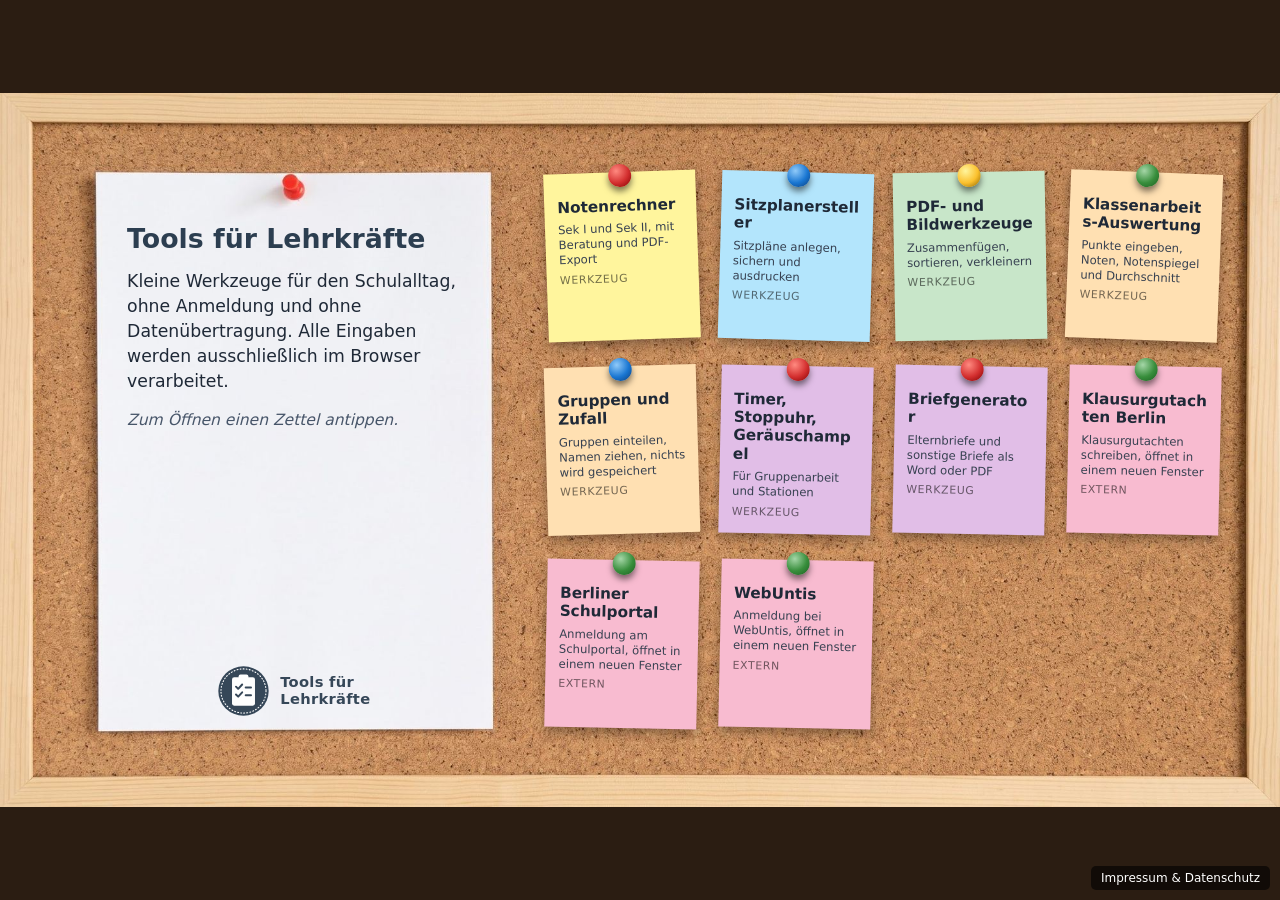
==== index.html @ 52049b87 "Geräuschampel mit Mikrofonmodus, Zeitampel im Timer Co-Authored-By: Claude Sonnet 5.5 <noreply@anthr" ====
<!doctype html>
<html lang="de">
<head>
  <meta charset="utf-8">
  <meta name="viewport" content="width=device-width, initial-scale=1">
  <title>Tools für Lehrkräfte</title>
  <link rel="stylesheet" href="pinnwand.css">
  <link rel="manifest" href="manifest.webmanifest">
  <meta name="theme-color" content="#2c3e50">
  <link rel="icon" type="image/png" href="icons/icon-192.png">
  <link rel="apple-touch-icon" href="icons/apple-touch-icon.png">
  <meta name="apple-mobile-web-app-capable" content="yes">
  <meta name="mobile-web-app-capable" content="yes">
  <meta name="apple-mobile-web-app-title" content="Lehrkräfte-Tools">
</head>
<body data-fach="start">

  <div class="stage">
    <img class="board" src="pinnwand.jpg" alt="">

    <section class="paper">
      <h1>Tools für Lehrkräfte</h1>
      <p>Kleine Werkzeuge für den Schulalltag, ohne Anmeldung und ohne Datenübertragung. Alle Eingaben werden ausschließlich im Browser verarbeitet.</p>
      <p class="hinweis">Zum Öffnen einen Zettel antippen.</p>
      <button type="button" id="install-btn" class="install-btn" hidden>App installieren</button>
      <div class="stempel"><img src="logo-start.svg" alt=""><span>Tools für<br>Lehrkräfte</span></div>
    </section>

    <div class="notes">
      <!-- Regel: Zettel mit data-tag="Extern" (rosa) stehen immer als letzte Zettel; die Reihenfolge sichert pinnwand.css per order. -->
      <a class="note" data-tag="Werkzeug" href="./notenrechner/" title="Noten für Sek I und Sek II berechnen"><b>Notenrechner</b><small>Sek I und Sek II, mit Beratung und PDF-Export</small></a>
      <a class="note" data-tag="Werkzeug" href="./sitzplan/" title="Sitzpläne erstellen und drucken"><b>Sitzplanersteller</b><small>Sitzpläne anlegen, sichern und ausdrucken</small></a>
      <a class="note" data-tag="Werkzeug" href="./pdf-werkzeuge/" title="PDFs und Bilder bearbeiten"><b>PDF- und Bildwerkzeuge</b><small>Zusammenfügen, sortieren, verkleinern</small></a>
      <a class="note" data-tag="Werkzeug" href="./klassenarbeit/" title="Klassenarbeiten auswerten"><b>Klassenarbeits-Auswertung</b><small>Punkte eingeben, Noten, Notenspiegel und Durchschnitt</small></a>
      <a class="note" data-tag="Werkzeug" href="./gruppen/" title="Gruppen einteilen und Personen zufällig auswählen"><b>Gruppen und Zufall</b><small>Gruppen einteilen, Namen ziehen, nichts wird gespeichert</small></a>
      <a class="note" data-tag="Werkzeug" href="./timer/" title="Timer, Stoppuhr und Geräuschampel"><b>Timer, Stoppuhr, Geräuschampel</b><small>Für Gruppenarbeit und Stationen</small></a>
      <a class="note" data-tag="Werkzeug" href="./brief/" title="Briefe im Briefkopf der Schule erstellen"><b>Briefgenerator</b><small>Elternbriefe und sonstige Briefe als Word oder PDF</small></a>
      <a class="note" data-tag="Extern" href="https://berlin.klausurgutachten.de/start" target="_blank" rel="noopener noreferrer" title="Öffnet eine externe Seite"><b>Klausurgutachten Berlin</b><small>Klausurgutachten schreiben, öffnet in einem neuen Fenster</small></a>
      <a class="note" data-tag="Extern" href="https://schulportal.berlin.de/" target="_blank" rel="noopener noreferrer" title="Öffnet eine externe Seite"><b>Berliner Schulportal</b><small>Anmeldung am Schulportal, öffnet in einem neuen Fenster</small></a>
      <a class="note" data-tag="Extern" href="https://lily-braun-gymnasium.webuntis.com/WebUntis/?school=lily-braun-gymnasium#/basic/login" target="_blank" rel="noopener noreferrer" title="Öffnet eine externe Seite"><b>WebUntis</b><small>Anmeldung bei WebUntis, öffnet in einem neuen Fenster</small></a>
    </div>
  </div>

  <a href="impressum.html" class="impressum-link">Impressum &amp; Datenschutz</a>
  <script src="pinnwand.js"></script>
  <script src="install.js"></script>
  <script src="sw-register.js"></script>
</body>
</html>
---- pinnwand.css ----
/* Gemeinsames Aussehen der Pinnwand-Seiten (Beschreibung auf dem Blatt, Zettel auf dem Kork) */

html, body { margin: 0; padding: 0; background: #2b1d12; font-family: system-ui, -apple-system, "Segoe UI", sans-serif; }
body { min-height: 100vh; display: flex; flex-direction: column; justify-content: center; }

/* Bühne mit festem Seitenverhältnis des Bildes, damit Blatt und Zettel auf jedem Gerät passen */
.stage {
  --w: min(100vw, calc(100vh * 2576 / 1438));
  position: relative;
  width: var(--w);
  aspect-ratio: 2576 / 1438;
  margin: 0 auto;
  font-size: max(10px, calc(var(--w) * 0.0135));
  color: #1f2937;
}
.board { display: block; width: 100%; height: 100%; }

/* Das weiße Blatt links (im Bild leer) */
.paper {
  position: absolute;
  left: 7.5%; top: 11%;
  width: 30.9%; height: 79.1%;
  box-sizing: border-box;
  padding: 3em 1.8em 1em;
  overflow: hidden;
}
.paper h1 { margin: 0 0 .5em; font-size: 1.55em; line-height: 1.2; color: #0f766e; }
.paper h2 { margin: .9em 0 .3em; font-size: 1em; color: #0f766e; }
.paper p { margin: 0 0 .8em; line-height: 1.45; }
.paper ul { margin: 0; padding-left: 1.2em; line-height: 1.5; }
.paper .hinweis { margin-top: 1em; font-size: .9em; color: #475569; font-style: italic; }

/* Zettel auf dem Kork */
.notes {
  position: absolute;
  left: 41.5%; top: 9%;
  width: 55%; height: 82%;
  box-sizing: border-box;
  padding: 1em;
  display: flex; flex-wrap: wrap; align-content: flex-start;
  gap: 2.6em 2em;
}
.note {
  --rot: -2deg;
  position: relative;
  display: block;
  box-sizing: border-box;
  width: calc(var(--w) * 0.152);
  min-height: calc(var(--w) * 0.105);
  padding: 1.9em 1.1em 1.1em;
  background: #fff59d;
  color: #1f2937;
  text-decoration: none;
  box-shadow: 0 .35em .8em rgba(0, 0, 0, .35);
  transform: rotate(var(--rot));
  transition: transform .2s ease, box-shadow .2s ease;
  animation: anpinnen .4s ease;
}
.note[hidden] { display: none !important; }
.note b { display: block; font-size: 1.12em; line-height: 1.2; overflow-wrap: break-word; }
.note::after {
  content: attr(data-tag);
  display: block;
  margin-top: .6em;
  font-size: .75em;
  letter-spacing: .06em;
  text-transform: uppercase;
  color: rgba(0, 0, 0, .55);
}
.note::before {
  content: "";
  position: absolute;
  top: -.55em; left: calc(50% - .8em);
  width: 1.6em; height: 1.6em;
  border-radius: 50%;
  background: radial-gradient(circle at 35% 30%, #ff8a80 0, #d32f2f 55%, #7f0000 100%);
  box-shadow: 0 .3em .45em rgba(0, 0, 0, .5);
}
.note:hover, .note:focus-visible {
  transform: rotate(0deg) translateY(-.4em) scale(1.05);
  box-shadow: 0 .8em 1.4em rgba(0, 0, 0, .45);
  z-index: 2;
  outline: none;
}

/* Abwechslung: Farbe, Neigung und Nadel je Zettel */
.note:nth-child(1) { --rot: -2deg; }
.note:nth-child(2) { --rot: 1.6deg; background: #b3e5fc; margin-top: 1.4em; }
.note:nth-child(2)::before { background: radial-gradient(circle at 35% 30%, #90caf9 0, #1976d2 55%, #0d3c78 100%); }
.note:nth-child(3) { --rot: -1deg; background: #c8e6c9; }
.note:nth-child(3)::before { background: radial-gradient(circle at 35% 30%, #fff59d 0, #fbc02d 55%, #8a6200 100%); }
.note:nth-child(4) { --rot: 2.2deg; background: #f8bbd0; margin-top: 1.2em; }
.note:nth-child(4)::before { background: radial-gradient(circle at 35% 30%, #a5d6a7 0, #388e3c 55%, #1b5e20 100%); }
.note:nth-child(5) { --rot: -1.6deg; background: #ffe0b2; }
.note:nth-child(5)::before { background: radial-gradient(circle at 35% 30%, #90caf9 0, #1976d2 55%, #0d3c78 100%); }
.note:nth-child(n+6) { --rot: 1.2deg; background: #e1bee7; }

@keyframes anpinnen {
  from { opacity: 0; transform: translateY(-1.2em) rotate(calc(var(--rot) * 3)) scale(1.1); }
  to   { opacity: 1; transform: rotate(var(--rot)); }
}
@media (prefers-reduced-motion: reduce) { .note { animation: none; transition: none; } }

/* Hinweis, solange noch keine Zettel hängen */
.leer {
  position: absolute;
  left: 41.5%; top: 42%;
  width: 55%;
  margin: 0;
  text-align: center;
  font-size: 1.5em;
  font-weight: 600;
  color: #fff8e1;
  text-shadow: 0 1px 4px rgba(0, 0, 0, .7);
}
.leer[hidden] { display: none; }

.back-link {
  position: absolute;
  left: 7.5%; bottom: 2.4%;
  color: white;
  text-decoration: none;
  background: rgba(0, 0, 0, .55);
  padding: .5em 1em;
  border-radius: 8px;
  font-weight: 700;
  font-size: max(11px, calc(var(--w) * 0.0105));
}
.back-link:hover { background: rgba(0, 0, 0, .85); }

/* Hochkant (Handy): Pinnwand als Hintergrund, Blatt und Zettel untereinander */
@media (max-aspect-ratio: 1/1) {
  body { justify-content: flex-start; }
  .stage {
    --w: 100vw;
    width: 100%;
    aspect-ratio: auto;
    min-height: 100vh;
    box-sizing: border-box;
    padding: 14px 0 70px;
    display: flex; flex-direction: column;
    font-size: 16px;
    background: #c6925d url("pinnwand.jpg") 92% 50% / cover no-repeat;
  }
  .board { display: none; }
  .back-link { position: static; order: -1; align-self: flex-start; margin: 0 14px; font-size: 14px; }
  .paper {
    position: relative; left: auto; top: auto;
    width: auto; height: auto;
    margin: 18px 14px 8px;
    padding: 2.4em 1.3em 1.3em;
    background: #fff;
    box-shadow: 0 4px 14px rgba(0, 0, 0, .35);
    overflow: visible;
  }
  .paper::before {
    content: "";
    position: absolute; top: .55em; left: calc(50% - .8em);
    width: 1.6em; height: 1.6em; border-radius: 50%;
    background: radial-gradient(circle at 35% 30%, #ff8a80 0, #d32f2f 55%, #7f0000 100%);
    box-shadow: 0 .3em .45em rgba(0, 0, 0, .5);
  }
  .notes {
    position: static; width: auto; height: auto;
    display: grid; grid-template-columns: repeat(2, minmax(0, 1fr));
    gap: 28px 18px;
    padding: 18px 14px;
    font-size: 15px;
  }
  .note { width: auto; min-height: 96px; }
  .leer { position: static; width: auto; margin: 20px 14px; font-size: 1.1em; }
}

/* Kurzbeschreibung auf dem Zettel */
.note small { display: block; margin-top: .55em; font-size: .8em; font-weight: 400; line-height: 1.3; color: #374151; }
.note:has(small)::after { margin-top: .5em; }

/* Links unten (Zurück, Startseite, Impressum) */
.topbar { position: absolute; left: 7.5%; bottom: 2.4%; display: flex; gap: .8em; }
.topbar .back-link { position: static; }
.impressum-link {
  position: fixed; bottom: 10px; right: 10px; z-index: 9999;
  background: rgba(0,0,0,.6); color: #fff; padding: 5px 10px; border-radius: 5px;
  font-size: 12px; text-decoration: none;
}
.impressum-link:hover { background: rgba(0,0,0,.85); }

/* Mehr als sechs Zettel: etwas enger hängen, damit alle auf die Pinnwand passen */
.notes.viele { gap: 1.8em 1.6em; }
.notes.viele .note { min-height: calc(var(--w) * 0.088); padding: 1.7em 1em .9em; }
.notes.viele .note b { font-size: 1.02em; hyphens: auto; }
.notes.viele .note:nth-child(n) { margin-top: 0; }
.note b { hyphens: auto; }

@media (max-aspect-ratio: 1/1) {
  .topbar { position: static; order: -1; flex-wrap: wrap; margin: 0 14px; }
  .notes.viele { gap: 28px 18px; }
  .notes.viele .note { min-height: 96px; padding: 1.9em 1.1em 1.1em; }
}

/* ===== Farben je Bereich: Rahmen, Titel, Logo ===== */
body { --board: url("pinnwand.jpg"); --akzent: #2c3e50; }
body[data-fach="geschichte"] { --board: url("pinnwand-geschichte.jpg"); --akzent: #7a2626; }
body[data-fach="politik"]    { --board: url("pinnwand-politik.jpg");    --akzent: #2c5c96; }
body[data-fach="sonstiges"]  { --board: url("pinnwand-sonstiges.jpg");  --akzent: #2f7a50; }
.paper h1, .paper h2 { color: var(--akzent); }
@media (max-aspect-ratio: 1/1) { .stage { background-image: var(--board); } }

/* Logo-Stempel unten auf dem Blatt */
.stempel {
  position: absolute; left: 0; right: 0; bottom: 1.3em;
  display: flex; align-items: center; justify-content: center; gap: .7em;
  color: var(--akzent); font-size: .85em; font-weight: 700; line-height: 1.15; letter-spacing: .02em;
  opacity: .95;
}
.stempel img { width: 3.6em; height: 3.6em; display: block; }
@media (max-aspect-ratio: 1/1) { .paper { padding-bottom: 6.2em; } .stempel { font-size: 14px; } }

/* ===== Klasse 7/8: bunt und verspielt ===== */
body[data-stufe="7-8"] .stage { font-family: "Trebuchet MS", "Segoe UI", "Arial Rounded MT Bold", system-ui, sans-serif; }
body[data-stufe="7-8"] .paper { border-radius: 1.2em; border: .35em dashed var(--akzent); padding-top: 3.2em; }
body[data-stufe="7-8"] .paper h1 { font-size: 1.75em; padding-bottom: .3em; border-bottom: .16em dotted #ffb300; }
body[data-stufe="7-8"] .note { border-radius: 1.1em .4em 1.1em .4em; font-weight: 700; box-shadow: 0 .35em .8em rgba(0,0,0,.35), inset 0 0 0 .22em rgba(255,255,255,.55); }
body[data-stufe="7-8"] .note b { font-size: 1.2em; }
body[data-stufe="7-8"] .note .ico { font-size: 1.6em; display: block; line-height: 1; margin-bottom: .2em; }
body[data-stufe="7-8"] .note::after { display: inline-block; margin-top: .5em; padding: .15em .7em; border-radius: 2em; background: rgba(255,255,255,.7); color: #374151; font-weight: 700; }
body[data-stufe="7-8"] .note:nth-child(odd) { --rot: -3deg; }
body[data-stufe="7-8"] .note:nth-child(even) { --rot: 2.6deg; }

/* ===== Klasse 9/10: kariertes Schulheft-Papier ===== */
body[data-stufe="9-10"] .paper { background-image: linear-gradient(rgba(44,92,150,.13) 1px, transparent 1px), linear-gradient(90deg, rgba(44,92,150,.13) 1px, transparent 1px); background-size: 1.1em 1.1em; border-left: .5em solid var(--akzent); }
body[data-stufe="9-10"] .note { border-radius: .15em; background-image: linear-gradient(rgba(0,0,0,.08) 1px, transparent 1px), linear-gradient(90deg, rgba(0,0,0,.08) 1px, transparent 1px); background-size: .95em .95em; }
body[data-stufe="9-10"] .note:nth-child(n) { --rot: -.8deg; }
body[data-stufe="9-10"] .note:nth-child(even) { --rot: .9deg; }

/* ===== Oberstufe: Karteikarten, ruhig und seriös ===== */
body[data-stufe="oberstufe"] .stage { font-family: Georgia, "Times New Roman", serif; }
body[data-stufe="oberstufe"] .paper { border: 1px solid #cfc7b4; box-shadow: inset 0 0 0 .45em #fffdf6, inset 0 0 0 .5em #cfc7b4; background: #fffdf6; padding-top: 3.4em; }
body[data-stufe="oberstufe"] .paper h1 { font-weight: 700; letter-spacing: .01em; }
body[data-stufe="oberstufe"] .note:nth-child(n) { --rot: 0deg; background-color: #fffdf6; border-radius: .1em; background-image: linear-gradient(transparent calc(100% - 1px), rgba(44,92,150,.25) 1px); background-size: 100% 1.5em; border-top: .35em solid var(--akzent); }
body[data-stufe="oberstufe"] .note:nth-child(even) { --rot: .6deg; }
body[data-stufe="oberstufe"] .note:nth-child(odd) { --rot: -.5deg; }
body[data-stufe="oberstufe"] .note::before { background: radial-gradient(circle at 35% 30%, #e9d8a6 0, #b08d3c 55%, #5c4513 100%); }

/* Gedrehte Zettel dürfen nie über den Bildschirmrand hinausragen (sonst zoomt Safari auf dem iPad heraus) */
html, body { overflow-x: hidden; }
.stage { overflow-x: clip; max-width: 100%; }

/* Installieren-Knopf auf dem Blatt der Startseite */
.install-btn {
  display: inline-block; margin-top: .4em; padding: .7em 1.2em; border: 0; border-radius: .6em;
  background: var(--akzent); color: #fff; font: inherit; font-weight: 700; cursor: pointer;
  min-height: 44px; touch-action: manipulation;
}
.install-btn[hidden] { display: none; }
.install-btn:hover { filter: brightness(1.15); }

/* Externe Links hängen immer als rosa Zettel; Werkzeuge nutzen die übrigen Farben */
.note[data-tag="Extern"] { background: #f8bbd0; }
.note[data-tag="Extern"]::before { background: radial-gradient(circle at 35% 30%, #a5d6a7 0, #388e3c 55%, #1b5e20 100%); }
.note:nth-child(n+4):not([data-tag="Extern"]) { background: #ffe0b2; }
.note:nth-child(n+6):not([data-tag="Extern"]) { background: #e1bee7; }

/* Externe Zettel stehen immer ganz am Ende der Pinnwand, egal wo sie im HTML stehen oder was dazukommt */
.note[data-tag="Extern"] { order: 9999; }

/* Mehr als sechs Zettel: Raster, das die ganze Pinnwand füllt (Spalten und Reihen setzt pinnwand.js) */
@media (min-aspect-ratio: 1/1) {
  .notes.raster {
    display: grid;
    grid-template-columns: repeat(var(--cols, 3), minmax(0, 1fr));
    grid-template-rows: repeat(var(--rows, 3), minmax(0, 1fr));
    gap: 1.8em 1.5em;
    align-content: stretch;
    font-size: calc(1em * var(--fs, 1));
  }
  .notes.raster .note {
    width: auto; min-height: 0; margin-top: 0 !important;
    padding: 1.7em .9em .7em;
  }
  .notes.raster .note b { font-size: 1.05em; }
}
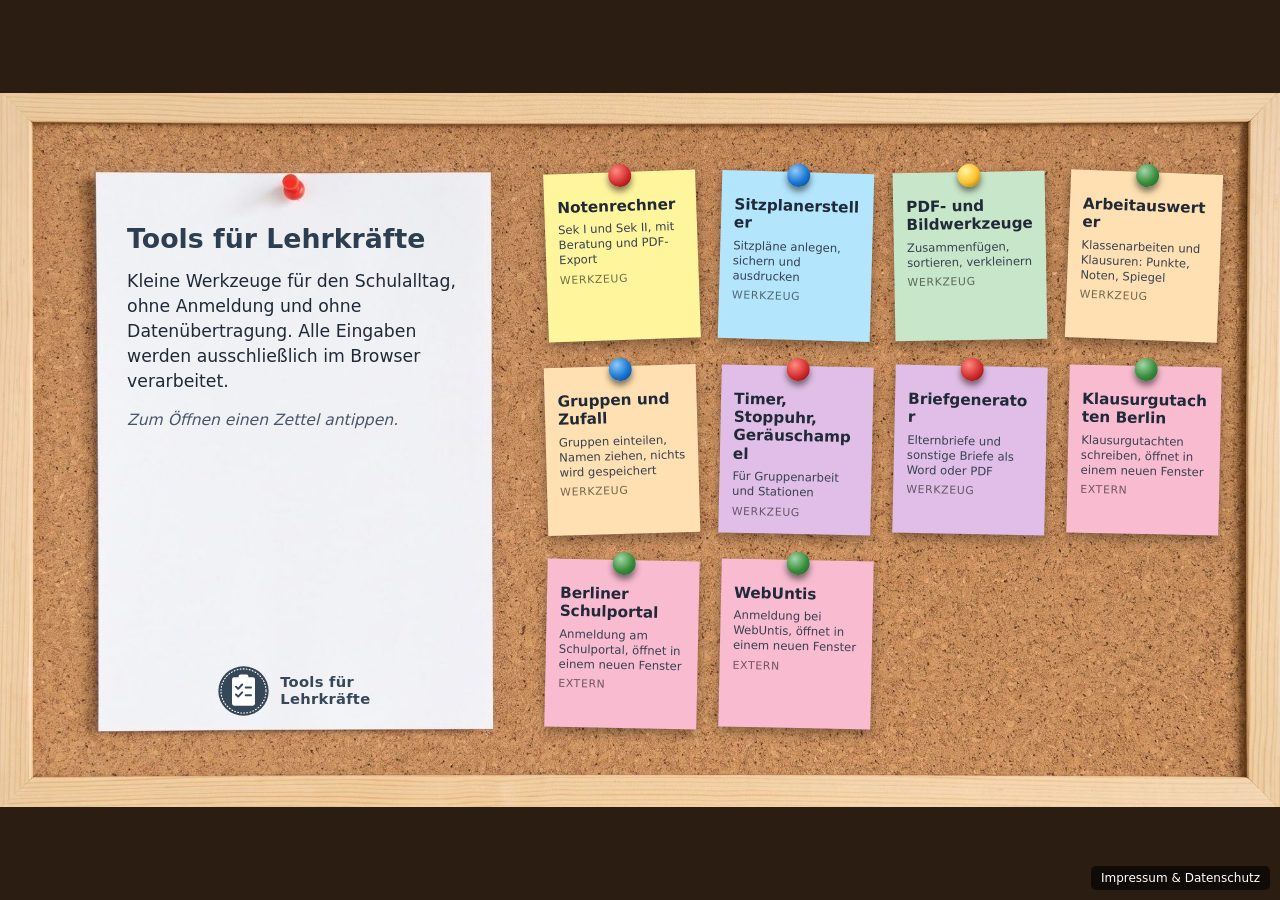
==== commit fe9d23e4: "Arbeitauswerter: Oberstufe (Klausur mit Notenpunkten, BE-Übersicht), Umbenennung Co-Authored-By: Cla" ====
--- a/index.html
+++ b/index.html
@@ -31,7 +31,7 @@
       <a class="note" data-tag="Werkzeug" href="./notenrechner/" title="Noten für Sek I und Sek II berechnen"><b>Notenrechner</b><small>Sek I und Sek II, mit Beratung und PDF-Export</small></a>
       <a class="note" data-tag="Werkzeug" href="./sitzplan/" title="Sitzpläne erstellen und drucken"><b>Sitzplanersteller</b><small>Sitzpläne anlegen, sichern und ausdrucken</small></a>
       <a class="note" data-tag="Werkzeug" href="./pdf-werkzeuge/" title="PDFs und Bilder bearbeiten"><b>PDF- und Bildwerkzeuge</b><small>Zusammenfügen, sortieren, verkleinern</small></a>
-      <a class="note" data-tag="Werkzeug" href="./klassenarbeit/" title="Klassenarbeiten auswerten"><b>Klassenarbeits-Auswertung</b><small>Punkte eingeben, Noten, Notenspiegel und Durchschnitt</small></a>
+      <a class="note" data-tag="Werkzeug" href="./klassenarbeit/" title="Arbeiten und Klausuren auswerten"><b>Arbeitauswerter</b><small>Klassenarbeiten und Klausuren: Punkte, Noten, Spiegel</small></a>
       <a class="note" data-tag="Werkzeug" href="./gruppen/" title="Gruppen einteilen und Personen zufällig auswählen"><b>Gruppen und Zufall</b><small>Gruppen einteilen, Namen ziehen, nichts wird gespeichert</small></a>
       <a class="note" data-tag="Werkzeug" href="./timer/" title="Timer, Stoppuhr und Geräuschampel"><b>Timer, Stoppuhr, Geräuschampel</b><small>Für Gruppenarbeit und Stationen</small></a>
       <a class="note" data-tag="Werkzeug" href="./brief/" title="Briefe im Briefkopf der Schule erstellen"><b>Briefgenerator</b><small>Elternbriefe und sonstige Briefe als Word oder PDF</small></a>
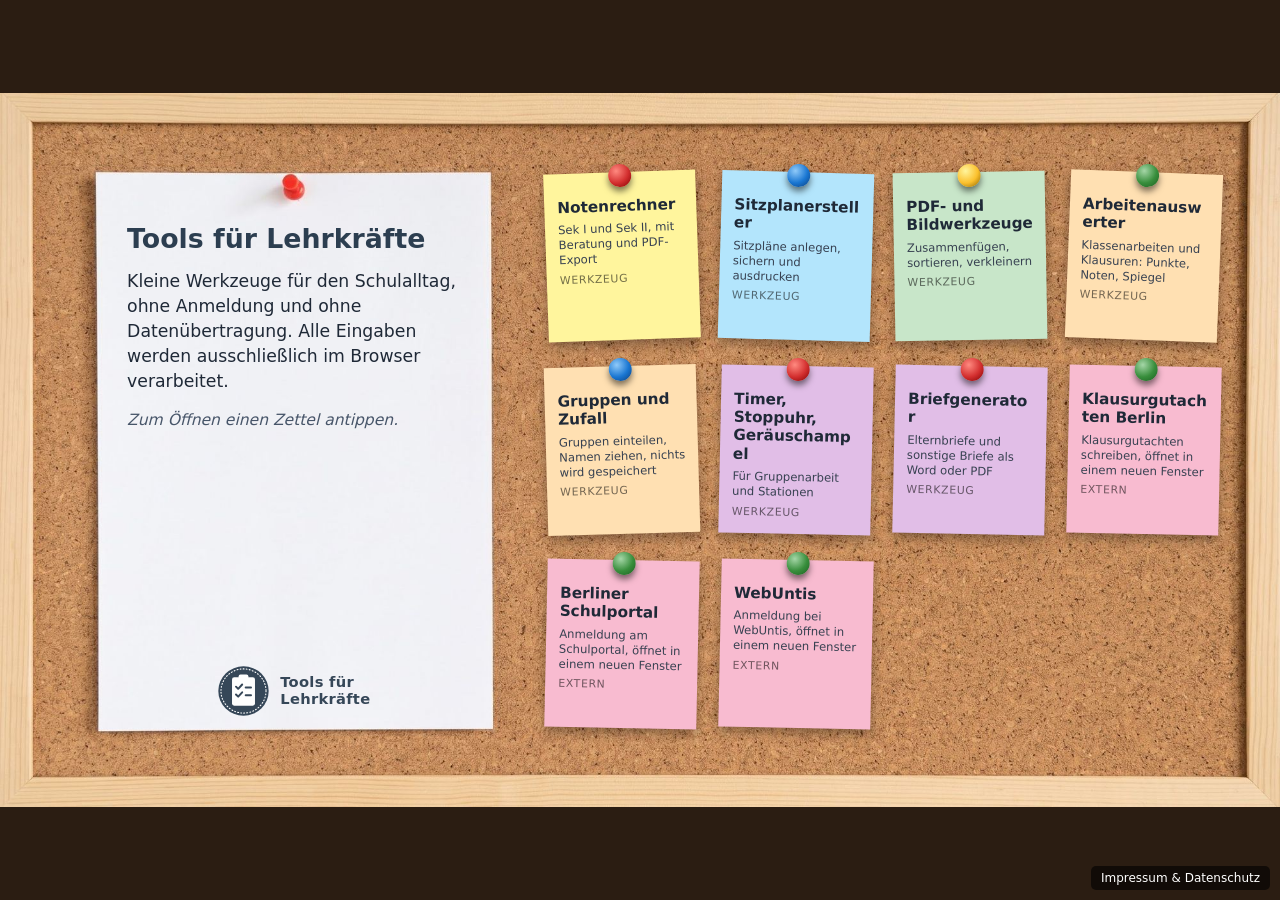
==== commit 75120502: "Arbeitenauswerter: Umbenennung, Anteile der Anforderungsbereiche korrigiert, Arbeit mit Kriterien (S" ====
--- a/index.html
+++ b/index.html
@@ -31,7 +31,7 @@
       <a class="note" data-tag="Werkzeug" href="./notenrechner/" title="Noten für Sek I und Sek II berechnen"><b>Notenrechner</b><small>Sek I und Sek II, mit Beratung und PDF-Export</small></a>
       <a class="note" data-tag="Werkzeug" href="./sitzplan/" title="Sitzpläne erstellen und drucken"><b>Sitzplanersteller</b><small>Sitzpläne anlegen, sichern und ausdrucken</small></a>
       <a class="note" data-tag="Werkzeug" href="./pdf-werkzeuge/" title="PDFs und Bilder bearbeiten"><b>PDF- und Bildwerkzeuge</b><small>Zusammenfügen, sortieren, verkleinern</small></a>
-      <a class="note" data-tag="Werkzeug" href="./klassenarbeit/" title="Arbeiten und Klausuren auswerten"><b>Arbeitauswerter</b><small>Klassenarbeiten und Klausuren: Punkte, Noten, Spiegel</small></a>
+      <a class="note" data-tag="Werkzeug" href="./klassenarbeit/" title="Arbeiten und Klausuren auswerten"><b>Arbeitenauswerter</b><small>Klassenarbeiten und Klausuren: Punkte, Noten, Spiegel</small></a>
       <a class="note" data-tag="Werkzeug" href="./gruppen/" title="Gruppen einteilen und Personen zufällig auswählen"><b>Gruppen und Zufall</b><small>Gruppen einteilen, Namen ziehen, nichts wird gespeichert</small></a>
       <a class="note" data-tag="Werkzeug" href="./timer/" title="Timer, Stoppuhr und Geräuschampel"><b>Timer, Stoppuhr, Geräuschampel</b><small>Für Gruppenarbeit und Stationen</small></a>
       <a class="note" data-tag="Werkzeug" href="./brief/" title="Briefe im Briefkopf der Schule erstellen"><b>Briefgenerator</b><small>Elternbriefe und sonstige Briefe als Word oder PDF</small></a>
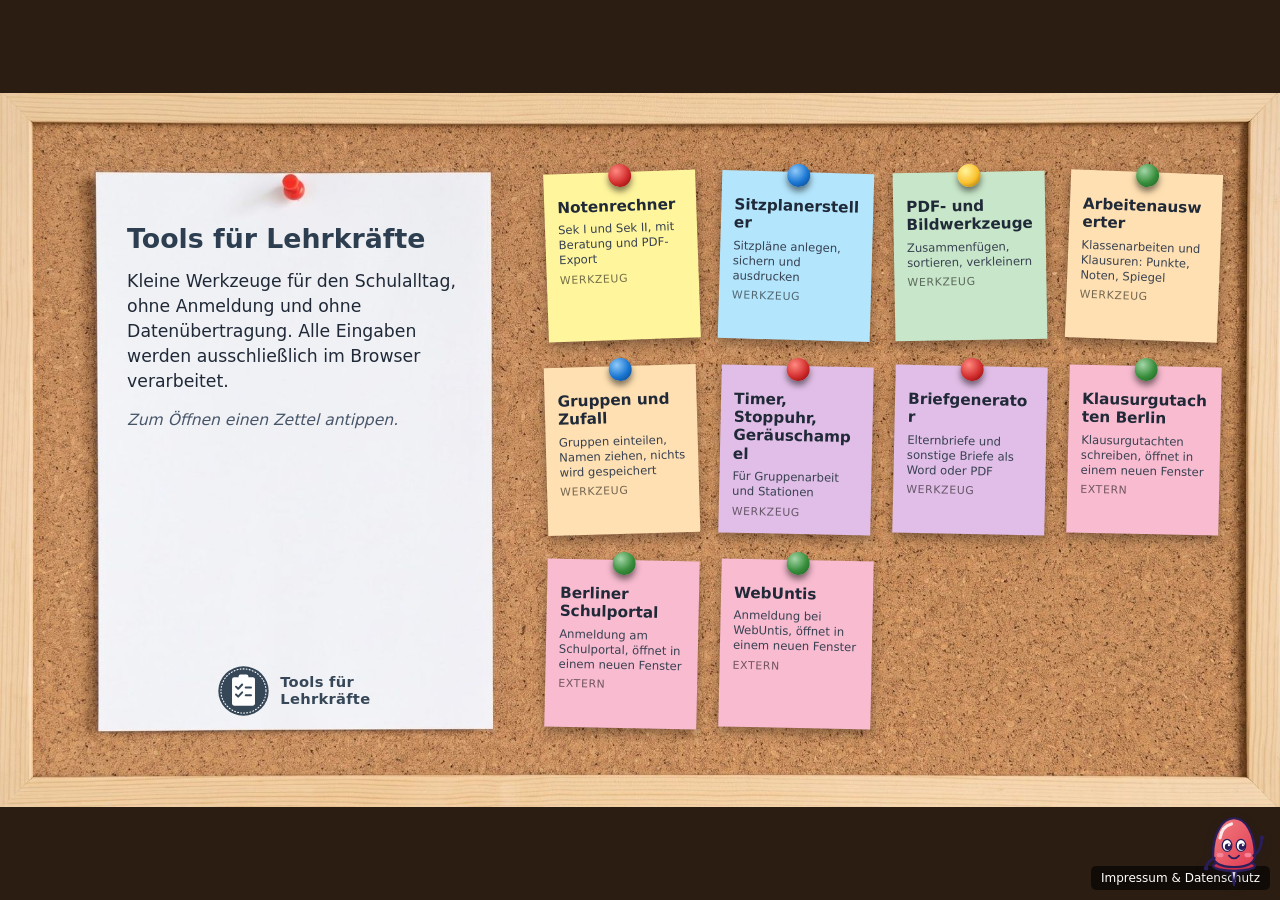
==== commit ed900ba1: "Pinni: Assistentin mit Führungen, Markierungen und Vorschaufenstern auf Startseite und in allen Werk" ====
--- a/index.html
+++ b/index.html
@@ -12,6 +12,7 @@
   <meta name="apple-mobile-web-app-capable" content="yes">
   <meta name="mobile-web-app-capable" content="yes">
   <meta name="apple-mobile-web-app-title" content="Lehrkräfte-Tools">
+    <link rel="stylesheet" href="pinni.css">
 </head>
 <body data-fach="start">
 
@@ -44,6 +45,8 @@
   <a href="impressum.html" class="impressum-link">Impressum &amp; Datenschutz</a>
   <script src="pinnwand.js"></script>
   <script src="install.js"></script>
+<script src="pinni-inhalt.js"></script>
+<script src="pinni.js"></script>
   <script src="sw-register.js"></script>
 </body>
 </html>
--- a/pinni.css
+++ b/pinni.css
@@ -0,0 +1,76 @@
+/* Pinni, die Reißzwecken-Assistentin. Nur Klassen, keine Inline-Stile im Markup (wegen der strengen CSP). */
+.pinni-root, .pinni-root * { box-sizing: border-box; }
+.pinni-root { font-family: system-ui, -apple-system, "Segoe UI", Roboto, sans-serif; }
+
+.pinni-block { position: fixed; inset: 0; z-index: 99990; background: transparent; }
+.pinni-spot {
+    position: fixed; z-index: 99991; pointer-events: none; border-radius: 10px;
+    box-shadow: 0 0 0 9999px rgba(30, 26, 52, 0.62), 0 0 0 3px #fff, 0 0 0 6px #e00427;
+    transition: left .55s ease, top .55s ease, width .55s ease, height .55s ease, opacity .3s;
+}
+.pinni-spot.leer { box-shadow: 0 0 0 9999px rgba(30, 26, 52, 0.62); }
+
+.pinni-fig {
+    position: fixed; z-index: 99995; width: 64px; height: 76px; padding: 0; margin: 0;
+    background: none; border: 0; cursor: pointer; filter: drop-shadow(0 3px 4px rgba(30, 26, 52, .35));
+    transition: left .75s cubic-bezier(.5, 0, .2, 1), top .75s cubic-bezier(.5, 0, .2, 1), width .3s, height .3s;
+    -webkit-tap-highlight-color: transparent;
+}
+.pinni-fig.gross { width: 84px; height: 100px; cursor: default; }
+.pinni-fig:focus-visible { outline: 3px solid #f1b400; outline-offset: 3px; border-radius: 12px; }
+.pinni-fig svg { width: 100%; height: 100%; overflow: visible; display: block; }
+.pinni-flip svg { transform: scaleX(-1); }
+.pinni-body { animation: pinni-bob 3.2s ease-in-out infinite; transform-origin: 50px 100px; }
+.pinni-eyes { animation: pinni-blink 5s infinite; transform-origin: 50px 52px; }
+.pinni-arm-wave { animation: pinni-wave 1.6s ease-in-out infinite; transform-origin: 81px 72px; }
+.pinni-arm-point { display: none; }
+.pinni-fig.zeigt .pinni-arm-wave { display: none; }
+.pinni-fig.zeigt .pinni-arm-point { display: inline; }
+@keyframes pinni-bob { 0%, 100% { transform: translateY(0); } 50% { transform: translateY(-3px); } }
+@keyframes pinni-blink { 0%, 93%, 100% { transform: scaleY(1); } 96% { transform: scaleY(.1); } }
+@keyframes pinni-wave { 0%, 100% { transform: rotate(-8deg); } 50% { transform: rotate(14deg); } }
+
+.pinni-bubble {
+    position: fixed; z-index: 99996; width: min(340px, calc(100vw - 24px)); max-height: calc(100vh - 20px); overflow: auto;
+    background: #fffdf8; color: #2a2e36; border: 2px solid #2a1f5c; border-radius: 14px;
+    padding: 12px 14px 12px; box-shadow: 0 6px 20px rgba(30, 26, 52, .3);
+    font-size: 15px; line-height: 1.45; animation: pinni-pop .25s ease-out;
+}
+@keyframes pinni-pop { from { opacity: 0; transform: scale(.94); } to { opacity: 1; transform: none; } }
+.pinni-bubble h3 { margin: 0 0 4px; font-size: 16px; color: #2a1f5c; }
+.pinni-bubble p { margin: 0 0 8px; }
+.pinni-schritt { font-size: 12px; color: #6b6478; margin: 0 0 4px; }
+.pinni-btns { display: flex; flex-wrap: wrap; gap: 8px; margin-top: 8px; }
+.pinni-btns .pinni-spacer { flex: 1; }
+.pinni-btn {
+    font: inherit; font-size: 14px; font-weight: 600; min-height: 40px; padding: 6px 14px; border-radius: 9px;
+    border: 2px solid #2a1f5c; background: #fff; color: #2a1f5c; cursor: pointer;
+}
+.pinni-btn.primaer { background: #c70a24; border-color: #c70a24; color: #fff; }
+.pinni-btn:hover:not(:disabled) { filter: brightness(.95); }
+.pinni-btn:disabled { opacity: .45; cursor: default; }
+.pinni-btn:focus-visible { outline: 3px solid #f1b400; outline-offset: 2px; }
+
+.pinni-win { margin: 2px 0 10px; border: 2px solid #2a1f5c; border-radius: 9px; overflow: hidden; background: #fff; animation: pinni-pop .3s ease-out; }
+.pinni-win-bar { display: flex; align-items: center; gap: 6px; background: #2a1f5c; color: #fff; padding: 4px 8px; font-size: 12px; }
+.pinni-win-bar span { flex: 1; white-space: nowrap; overflow: hidden; text-overflow: ellipsis; }
+.pinni-win-bar i { width: 9px; height: 9px; border-radius: 50%; background: #f58aa0; display: inline-block; }
+.pinni-win-bar button { background: none; border: 0; color: #fff; font-size: 15px; cursor: pointer; padding: 0 4px; min-width: 28px; min-height: 24px; }
+.pinni-win-img { display: block; width: 100%; max-height: 200px; object-fit: contain; object-position: top; background: #eee; cursor: zoom-in; }
+.pinni-win-cap { margin: 0; padding: 4px 8px; font-size: 12px; color: #555; background: #f6f3ec; }
+
+.pinni-lightbox {
+    position: fixed; inset: 0; z-index: 99999; background: rgba(20, 16, 40, .86); display: flex; align-items: center;
+    justify-content: center; padding: 16px; cursor: zoom-out;
+}
+.pinni-lightbox img { max-width: 100%; max-height: 100%; background: #fff; box-shadow: 0 8px 30px rgba(0, 0, 0, .5); }
+.pinni-lightbox button {
+    position: absolute; top: 10px; right: 10px; font-size: 20px; min-width: 44px; min-height: 44px; border-radius: 50%;
+    border: 0; background: #fff; color: #2a1f5c; cursor: pointer;
+}
+
+@media (prefers-reduced-motion: reduce) {
+    .pinni-fig, .pinni-spot { transition: none; }
+    .pinni-body, .pinni-eyes, .pinni-arm-wave, .pinni-bubble, .pinni-win { animation: none; }
+}
+@media print { .pinni-root, .pinni-block, .pinni-spot, .pinni-fig, .pinni-bubble, .pinni-lightbox { display: none !important; } }
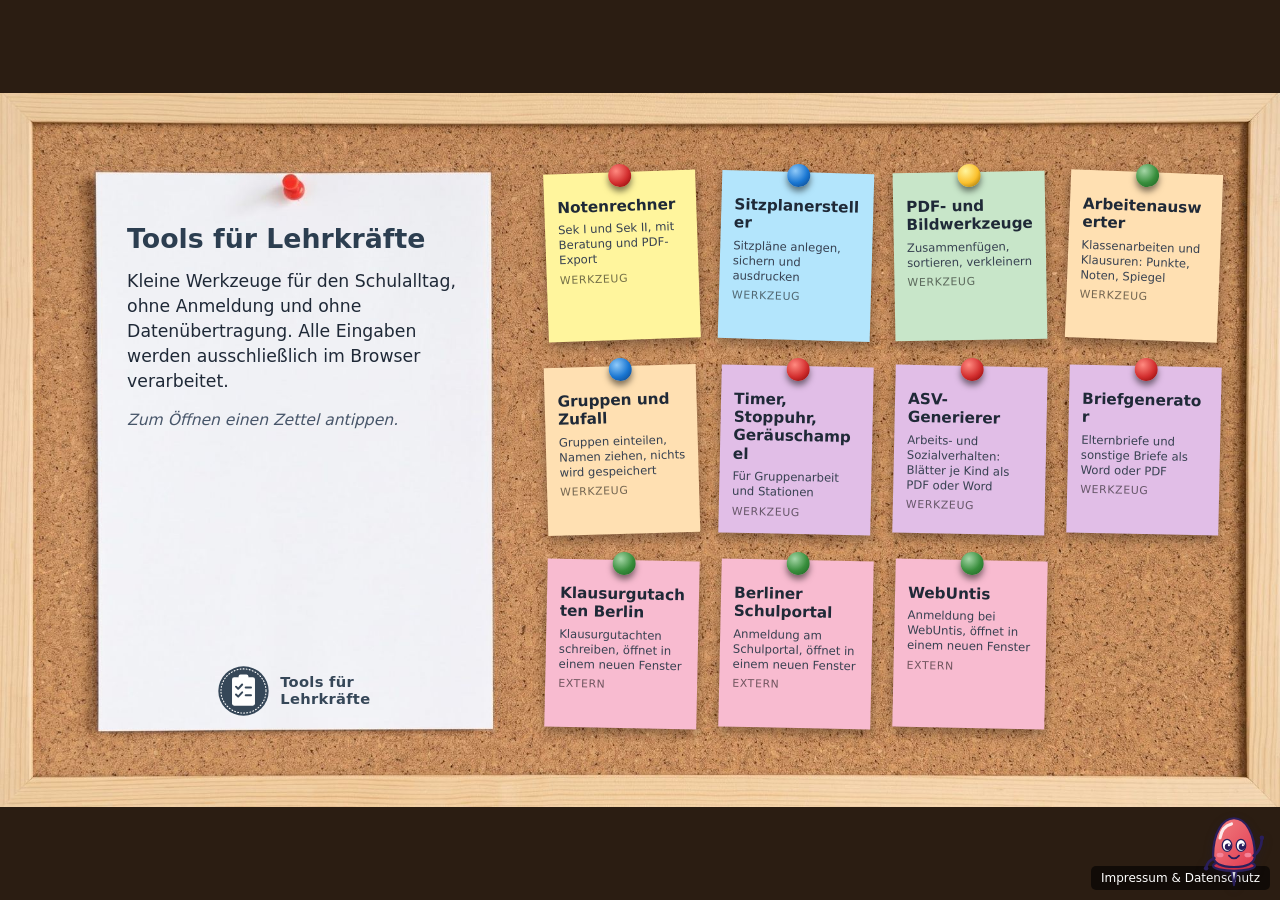
==== commit ec2fee8c: "ASV-Generierer neu auf der Pinnwand; Pinni beweglich, Mitmach-Schritte, CSV-Anleitung für WebUntis -" ====
--- a/index.html
+++ b/index.html
@@ -35,6 +35,7 @@
       <a class="note" data-tag="Werkzeug" href="./klassenarbeit/" title="Arbeiten und Klausuren auswerten"><b>Arbeitenauswerter</b><small>Klassenarbeiten und Klausuren: Punkte, Noten, Spiegel</small></a>
       <a class="note" data-tag="Werkzeug" href="./gruppen/" title="Gruppen einteilen und Personen zufällig auswählen"><b>Gruppen und Zufall</b><small>Gruppen einteilen, Namen ziehen, nichts wird gespeichert</small></a>
       <a class="note" data-tag="Werkzeug" href="./timer/" title="Timer, Stoppuhr und Geräuschampel"><b>Timer, Stoppuhr, Geräuschampel</b><small>Für Gruppenarbeit und Stationen</small></a>
+      <a class="note" data-tag="Werkzeug" href="./asv/" title="ASV-Blätter für die Zeugnisse erstellen"><b>ASV-Generierer</b><small>Arbeits- und Sozialverhalten: Blätter je Kind als PDF oder Word</small></a>
       <a class="note" data-tag="Werkzeug" href="./brief/" title="Briefe im Briefkopf der Schule erstellen"><b>Briefgenerator</b><small>Elternbriefe und sonstige Briefe als Word oder PDF</small></a>
       <a class="note" data-tag="Extern" href="https://berlin.klausurgutachten.de/start" target="_blank" rel="noopener noreferrer" title="Öffnet eine externe Seite"><b>Klausurgutachten Berlin</b><small>Klausurgutachten schreiben, öffnet in einem neuen Fenster</small></a>
       <a class="note" data-tag="Extern" href="https://schulportal.berlin.de/" target="_blank" rel="noopener noreferrer" title="Öffnet eine externe Seite"><b>Berliner Schulportal</b><small>Anmeldung am Schulportal, öffnet in einem neuen Fenster</small></a>
--- a/pinni.css
+++ b/pinni.css
@@ -12,10 +12,12 @@
 
 .pinni-fig {
     position: fixed; z-index: 99995; width: 64px; height: 76px; padding: 0; margin: 0;
-    background: none; border: 0; cursor: pointer; filter: drop-shadow(0 3px 4px rgba(30, 26, 52, .35));
+    background: none; border: 0; cursor: grab; touch-action: none; user-select: none; -webkit-user-select: none; filter: drop-shadow(0 3px 4px rgba(30, 26, 52, .35));
     transition: left .75s cubic-bezier(.5, 0, .2, 1), top .75s cubic-bezier(.5, 0, .2, 1), width .3s, height .3s;
     -webkit-tap-highlight-color: transparent;
 }
+.pinni-fig.zieht { transition: none; cursor: grabbing; }
+.pinni-fig.weg { display: none; }
 .pinni-fig.gross { width: 84px; height: 100px; cursor: default; }
 .pinni-fig:focus-visible { outline: 3px solid #f1b400; outline-offset: 3px; border-radius: 12px; }
 .pinni-fig svg { width: 100%; height: 100%; overflow: visible; display: block; }
@@ -69,8 +71,25 @@
     border: 0; background: #fff; color: #2a1f5c; cursor: pointer;
 }
 
+
+.pinni-hinweis { font-size: 13px; color: #6b6478; font-style: italic; }
+.pinni-bigbg { position: fixed; inset: 0; z-index: 99997; background: rgba(30, 26, 52, .74); display: flex; align-items: center; justify-content: center; padding: 12px; }
+.pinni-big {
+    width: min(940px, 100%); max-height: 100%; display: flex; flex-direction: column; overflow: hidden;
+    background: #fffdf8; color: #2a2e36; border: 2px solid #2a1f5c; border-radius: 14px; box-shadow: 0 10px 40px rgba(0, 0, 0, .45); animation: pinni-pop .25s ease-out;
+}
+.pinni-big .pinni-win-bar { padding: 8px 12px; font-size: 14px; }
+.pinni-big .pinni-win-bar button { font-size: 22px; min-width: 40px; min-height: 32px; }
+.pinni-big-img { display: block; width: 100%; flex: 1 1 auto; min-height: 0; max-height: 58vh; object-fit: contain; background: #eef0f4; cursor: zoom-in; }
+.pinni-big-img[hidden] { display: none; }
+.pinni-big-body { display: flex; gap: 14px; align-items: flex-start; padding: 12px 16px 14px; overflow: auto; }
+.pinni-big-pinni { flex: none; width: 52px; height: 62px; }
+.pinni-big-pinni svg { width: 100%; height: 100%; overflow: visible; display: block; }
+.pinni-big-text { flex: 1; min-width: 0; font-size: 16px; line-height: 1.5; }
+.pinni-big-text p { margin: 0 0 8px; }
+
 @media (prefers-reduced-motion: reduce) {
     .pinni-fig, .pinni-spot { transition: none; }
     .pinni-body, .pinni-eyes, .pinni-arm-wave, .pinni-bubble, .pinni-win { animation: none; }
 }
-@media print { .pinni-root, .pinni-block, .pinni-spot, .pinni-fig, .pinni-bubble, .pinni-lightbox { display: none !important; } }
+@media print { .pinni-root, .pinni-block, .pinni-spot, .pinni-fig, .pinni-bubble, .pinni-lightbox, .pinni-bigbg { display: none !important; } }
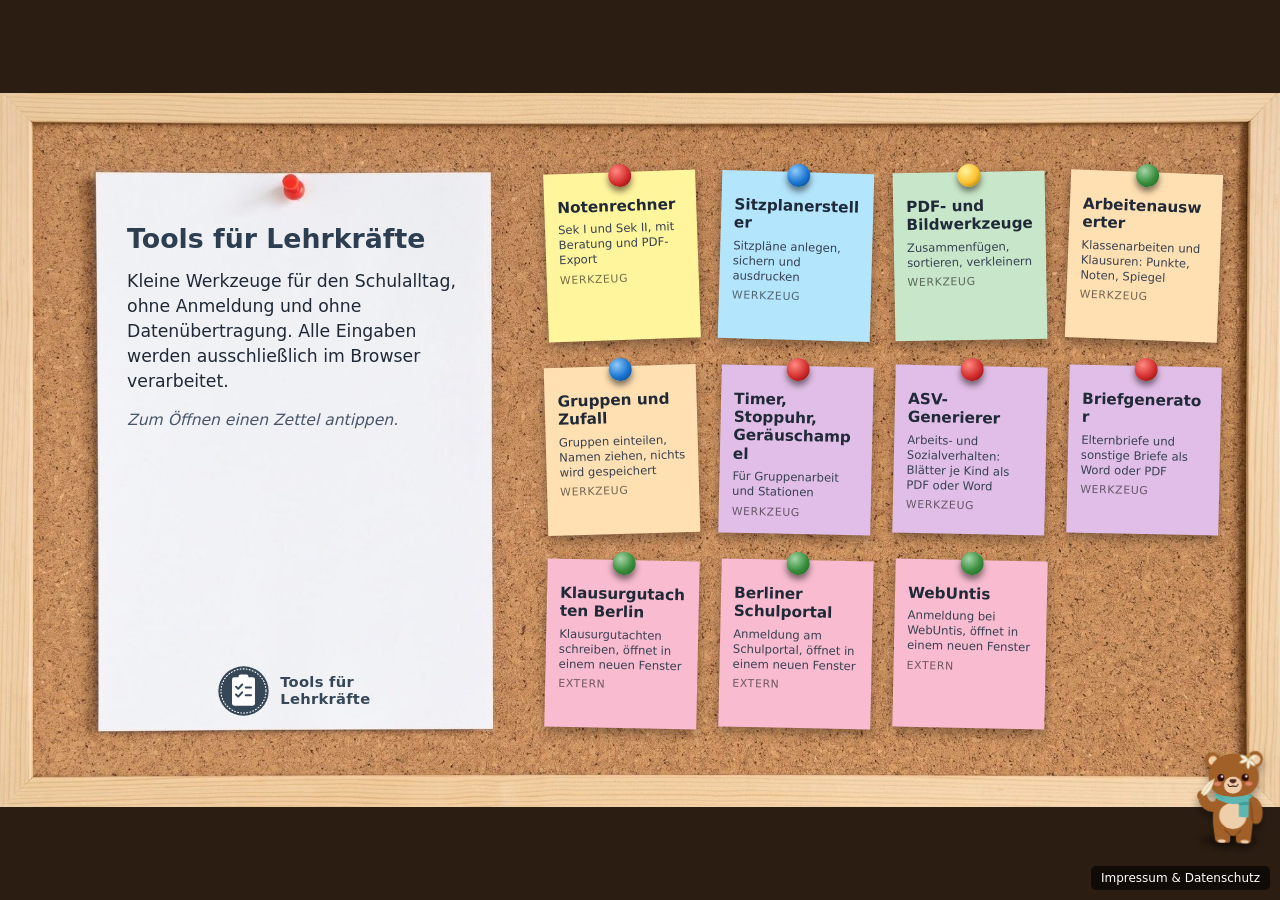
==== commit 6abf2e0f: "Lilibär als Startmaskottchen der Startseite, Pinni nur noch in den Werkzeugen - Lilibär begrüßt auf " ====
--- a/index.html
+++ b/index.html
@@ -13,6 +13,7 @@
   <meta name="mobile-web-app-capable" content="yes">
   <meta name="apple-mobile-web-app-title" content="Lehrkräfte-Tools">
     <link rel="stylesheet" href="pinni.css">
+    <link rel="stylesheet" href="lilibaer/lilibaer.css">
 </head>
 <body data-fach="start">
 
@@ -46,8 +47,9 @@
   <a href="impressum.html" class="impressum-link">Impressum &amp; Datenschutz</a>
   <script src="pinnwand.js"></script>
   <script src="install.js"></script>
-<script src="pinni-inhalt.js"></script>
-<script src="pinni.js"></script>
+<script src="lilibaer/kolbi.js"></script>
+<script src="lilibaer/skin-lilibaer.js"></script>
+<script src="lilibaer/lilibaer.js"></script>
   <script src="sw-register.js"></script>
 </body>
 </html>
--- a/pinni.css
+++ b/pinni.css
@@ -26,6 +26,14 @@
 .pinni-eyes { animation: pinni-blink 5s infinite; transform-origin: 50px 52px; }
 .pinni-arm-wave { animation: pinni-wave 1.6s ease-in-out infinite; transform-origin: 81px 72px; }
 .pinni-arm-point { display: none; }
+.pinni-x-traurig, .pinni-x-lieb { display: none; }
+.pinni-fig.traurig .pinni-mund, .pinni-fig.lieb .pinni-mund, .pinni-fig.lieb .pinni-augen { display: none; }
+.pinni-fig.traurig .pinni-x-traurig, .pinni-fig.lieb .pinni-x-lieb { display: inline; }
+.pinni-fig.traurig .pinni-augen { animation: none; transform: translateY(2px); }
+.pinni-fig.traurig .pinni-body { animation-duration: 6s; }
+.pinni-traene { animation: pinni-kuller 1.5s ease-in 2 forwards; opacity: 0; transform-box: fill-box; }
+.pinni-fig.traurig .pinni-traene { opacity: 1; }
+@keyframes pinni-kuller { 0% { transform: translateY(-4px) scale(.6); opacity: 0; } 25% { opacity: 1; transform: translateY(0) scale(1); } 100% { transform: translateY(18px); opacity: 0; } }
 .pinni-fig.zeigt .pinni-arm-wave { display: none; }
 .pinni-fig.zeigt .pinni-arm-point { display: inline; }
 @keyframes pinni-bob { 0%, 100% { transform: translateY(0); } 50% { transform: translateY(-3px); } }
@@ -33,14 +41,48 @@
 @keyframes pinni-wave { 0%, 100% { transform: rotate(-8deg); } 50% { transform: rotate(14deg); } }
 
 .pinni-bubble {
-    position: fixed; z-index: 99996; width: min(340px, calc(100vw - 24px)); max-height: calc(100vh - 20px); overflow: auto;
-    background: #fffdf8; color: #2a2e36; border: 2px solid #2a1f5c; border-radius: 14px;
-    padding: 12px 14px 12px; box-shadow: 0 6px 20px rgba(30, 26, 52, .3);
-    font-size: 15px; line-height: 1.45; animation: pinni-pop .25s ease-out;
+    position: fixed; z-index: 99996; width: min(340px, calc(100vw - 24px));
+    background: #fffbe3; color: #1f2937; border: 1.5px solid #3b3b2a; border-radius: 12px;
+    box-shadow: 0 10px 26px rgba(0, 0, 0, .35); font-size: 14.5px; line-height: 1.45; animation: pinni-pop .25s ease-out;
 }
+.pinni-inner { max-height: calc(100vh - 28px); overflow: auto; padding: 12px 14px; border-radius: 12px; overscroll-behavior: contain; }
+.pinni-bubble.heim::after {
+    content: ""; position: absolute; left: var(--tx, 40px); bottom: -8px; width: 14px; height: 14px; margin-left: -7px;
+    background: #fffbe3; border: 1.5px solid #3b3b2a; border-top: 0; border-left: 0; transform: rotate(45deg);
+}
+.pinni-bubble.heim.darunter::after { bottom: auto; top: -8px; border: 1.5px solid #3b3b2a; border-bottom: 0; border-right: 0; }
 @keyframes pinni-pop { from { opacity: 0; transform: scale(.94); } to { opacity: 1; transform: none; } }
 .pinni-bubble h3 { margin: 0 0 4px; font-size: 16px; color: #2a1f5c; }
 .pinni-bubble p { margin: 0 0 8px; }
+.pinni-wer { font-weight: 800; font-size: 12.5px; letter-spacing: .2px; margin: 0 0 3px !important; color: #c70a24; }
+.pinni-text { margin: 0 18px 10px 0 !important; }
+.pinni-x { position: absolute; right: 6px; top: 4px; z-index: 1; border: 0; background: none; font-size: 22px; line-height: 1; color: #6b7280; cursor: pointer; padding: 4px 8px; min-width: 32px; min-height: 32px; }
+.pinni-x:focus-visible, .pinni-opt:focus-visible, .pinni-link:focus-visible, .pinni-back:focus-visible { outline: 3px solid #f1b400; outline-offset: 2px; }
+.pinni-opts { display: flex; flex-direction: column; margin-top: 2px; }
+.pinni-opt {
+    display: flex; align-items: center; gap: 10px; width: 100%; text-align: left; border: 0; background: none; padding: 8px 4px;
+    font: inherit; color: #111827; cursor: pointer; border-radius: 8px; min-height: 40px;
+}
+.pinni-opt:hover { background: rgba(224, 58, 82, .12); }
+.pinni-dot { flex: none; width: 13px; height: 13px; border-radius: 50%; background: radial-gradient(circle at 35% 30%, #f28080, #c70a24); box-shadow: 0 0 0 1.5px #7f1d1d; }
+.pinni-antw { display: flex; gap: 8px; flex-wrap: wrap; margin: 0 0 8px; }
+.pinni-pille { border: 1.5px solid #3b3b2a; background: #fff; border-radius: 999px; padding: 7px 14px; font: inherit; font-size: 13.5px; color: #111827; cursor: pointer; min-height: 38px; }
+.pinni-pille:hover { background: rgba(224, 58, 82, .12); }
+.pinni-pille:focus-visible { outline: 3px solid #f1b400; outline-offset: 2px; }
+.pinni-kontext { margin: 0 0 8px; padding: 8px 10px; background: #fff; border: 1px solid #d8d2b0; border-radius: 8px; font-size: 13.5px; word-break: break-word; }
+.pinni-markiert { background: #ffd9de; color: #7f1d1d; border-radius: 3px; padding: 0 2px; font-weight: 700; }
+.pinni-zaehler { font-size: 12px; color: #6b6478; margin: 0 0 4px !important; }
+.pinni-links { display: flex; justify-content: flex-end; gap: 14px; margin-top: 4px; }
+.pinni-link { border: 0; background: none; color: #6b7280; font: inherit; font-size: 12px; text-decoration: underline; cursor: pointer; padding: 6px 0; }
+.pinni-back {
+    position: fixed; left: 10px; bottom: 10px; z-index: 99994; display: none; align-items: center; border: 0; border-radius: 999px;
+    background: rgba(30, 41, 59, .92); color: #e2e8f0; font: 600 13px system-ui, -apple-system, "Segoe UI", Roboto, sans-serif;
+    padding: 8px 13px; min-height: 38px; cursor: pointer; box-shadow: 0 3px 10px rgba(0, 0, 0, .3);
+}
+.pinni-root.aus .pinni-back { display: inline-flex; }
+.pinni-root.aus .pinni-fig, .pinni-root.aus .pinni-bubble { display: none; }
+.pinni-hol { margin-left: 6px; }
+@media (max-width: 520px) { .pinni-hol { display: none; } }
 .pinni-schritt { font-size: 12px; color: #6b6478; margin: 0 0 4px; }
 .pinni-btns { display: flex; flex-wrap: wrap; gap: 8px; margin-top: 8px; }
 .pinni-btns .pinni-spacer { flex: 1; }
@@ -72,6 +114,7 @@
 }
 
 
+.pinni-vorschau { margin: 0 0 6px; }
 .pinni-hinweis { font-size: 13px; color: #6b6478; font-style: italic; }
 .pinni-bigbg { position: fixed; inset: 0; z-index: 99997; background: rgba(30, 26, 52, .74); display: flex; align-items: center; justify-content: center; padding: 12px; }
 .pinni-big {
@@ -80,6 +123,7 @@
 }
 .pinni-big .pinni-win-bar { padding: 8px 12px; font-size: 14px; }
 .pinni-big .pinni-win-bar button { font-size: 22px; min-width: 40px; min-height: 32px; }
+.pinni-big-main { display: flex; flex-direction: column; min-height: 0; flex: 1 1 auto; overflow: auto; }
 .pinni-big-img { display: block; width: 100%; flex: 1 1 auto; min-height: 0; max-height: 58vh; object-fit: contain; background: #eef0f4; cursor: zoom-in; }
 .pinni-big-img[hidden] { display: none; }
 .pinni-big-body { display: flex; gap: 14px; align-items: flex-start; padding: 12px 16px 14px; overflow: auto; }
@@ -88,8 +132,36 @@
 .pinni-big-text { flex: 1; min-width: 0; font-size: 16px; line-height: 1.5; }
 .pinni-big-text p { margin: 0 0 8px; }
 
+/* Handy im Querformat und andere niedrige Fenster: kompakter, Knöpfe bleiben erreichbar */
+@media (max-height: 520px) {
+    .pinni-bubble { font-size: 13.5px; line-height: 1.36; width: min(360px, calc(100vw - 24px)); }
+    .pinni-inner { max-height: calc(100vh - 16px); padding: 8px 12px; }
+    .pinni-bubble p { margin: 0 0 5px; }
+    .pinni-bubble h3 { font-size: 15px; margin-bottom: 2px; }
+    .pinni-schritt { margin-bottom: 2px; }
+    .pinni-fig { width: 46px; height: 55px; }
+    .pinni-fig.gross { width: 58px; height: 70px; }
+    .pinni-btns { position: sticky; bottom: -8px; background: #fffbe3; padding: 6px 0 4px; margin-top: 4px; }
+    .pinni-btn { min-height: 34px; padding: 3px 11px; font-size: 13px; }
+    .pinni-opt { min-height: 36px; padding: 5px 4px; }
+    .pinni-win { margin: 0 0 6px; }
+    .pinni-win-img { max-height: 70px; }
+    .pinni-win-cap { display: none; }
+    .pinni-bigbg { padding: 6px; }
+    .pinni-big { max-height: 100%; }
+    .pinni-big-main { flex-direction: row; overflow: hidden; }
+    .pinni-big-img { flex: 1 1 56%; max-width: 56%; max-height: none; height: auto; min-height: 0; object-fit: contain; }
+    .pinni-big-img[hidden] + .pinni-big-body { flex-basis: 100%; }
+    .pinni-big-body { flex: 1 1 44%; padding: 8px 12px; flex-direction: column; gap: 6px; overflow: auto; }
+    .pinni-big-pinni { width: 38px; height: 46px; }
+    .pinni-big-text { font-size: 14px; line-height: 1.4; }
+    .pinni-big .pinni-win-bar { padding: 4px 10px; font-size: 13px; }
+}
 @media (prefers-reduced-motion: reduce) {
     .pinni-fig, .pinni-spot { transition: none; }
-    .pinni-body, .pinni-eyes, .pinni-arm-wave, .pinni-bubble, .pinni-win { animation: none; }
+    .pinni-body, .pinni-eyes, .pinni-traene, .pinni-arm-wave, .pinni-bubble, .pinni-win { animation: none; }
 }
-@media print { .pinni-root, .pinni-block, .pinni-spot, .pinni-fig, .pinni-bubble, .pinni-lightbox, .pinni-bigbg { display: none !important; } }
+@media print { .pinni-root, .pinni-block, .pinni-spot, .pinni-fig, .pinni-bubble, .pinni-lightbox, .pinni-bigbg, .pinni-back { display: none !important; } }
+
+/* Eingebaute Notentastatur (Notenrechner): Pinni macht Platz, damit nichts verdeckt wird */
+html.kp-open .pinni-fig, html.kp-open .pinni-back { visibility: hidden; }
--- a/lilibaer/lilibaer.css
+++ b/lilibaer/lilibaer.css
@@ -0,0 +1,21 @@
+/* Lilibär, Startseite von Teachtools: Gastauftritt von Pinni (nur Klassen, keine Inline-Stile im Markup). */
+.lb-gast { position: fixed; inset: 0; z-index: 99994; pointer-events: none; }
+.lb-gast .pinni-fig { pointer-events: auto; cursor: default; transition: left .9s cubic-bezier(.3, .7, .3, 1), top .9s cubic-bezier(.3, .7, .3, 1); }
+.lb-gast .pinni-fig.lb-flug .pinni-body { animation-duration: 0.9s; }
+.lb-bubble {
+    position: fixed; z-index: 99996; pointer-events: auto; width: min(300px, calc(100vw - 24px));
+    background: #fffbe3; color: #1f2937; border: 1.5px solid #3b3b2a; border-radius: 12px; padding: 12px 14px;
+    box-shadow: 0 10px 26px rgba(0, 0, 0, .35); font: 14.5px/1.45 system-ui, -apple-system, "Segoe UI", Roboto, sans-serif; animation: lb-pop .25s ease-out;
+}
+.lb-bubble p { margin: 0 0 8px; }
+.lb-bubble button {
+    display: block; width: 100%; margin-top: 4px; padding: 9px 12px; border: 0; border-radius: 10px; cursor: pointer;
+    background: #e00427; color: #fff; font: inherit; font-weight: 700;
+}
+.lb-bubble button:focus-visible { outline: 3px solid #f1b400; outline-offset: 2px; }
+@keyframes lb-pop { from { opacity: 0; transform: scale(.94); } to { opacity: 1; transform: none; } }
+@media (prefers-reduced-motion: reduce) {
+    .lb-gast .pinni-fig { transition: none; }
+    .lb-bubble { animation: none; }
+}
+@media print { .lb-gast, .lb-bubble { display: none !important; } }
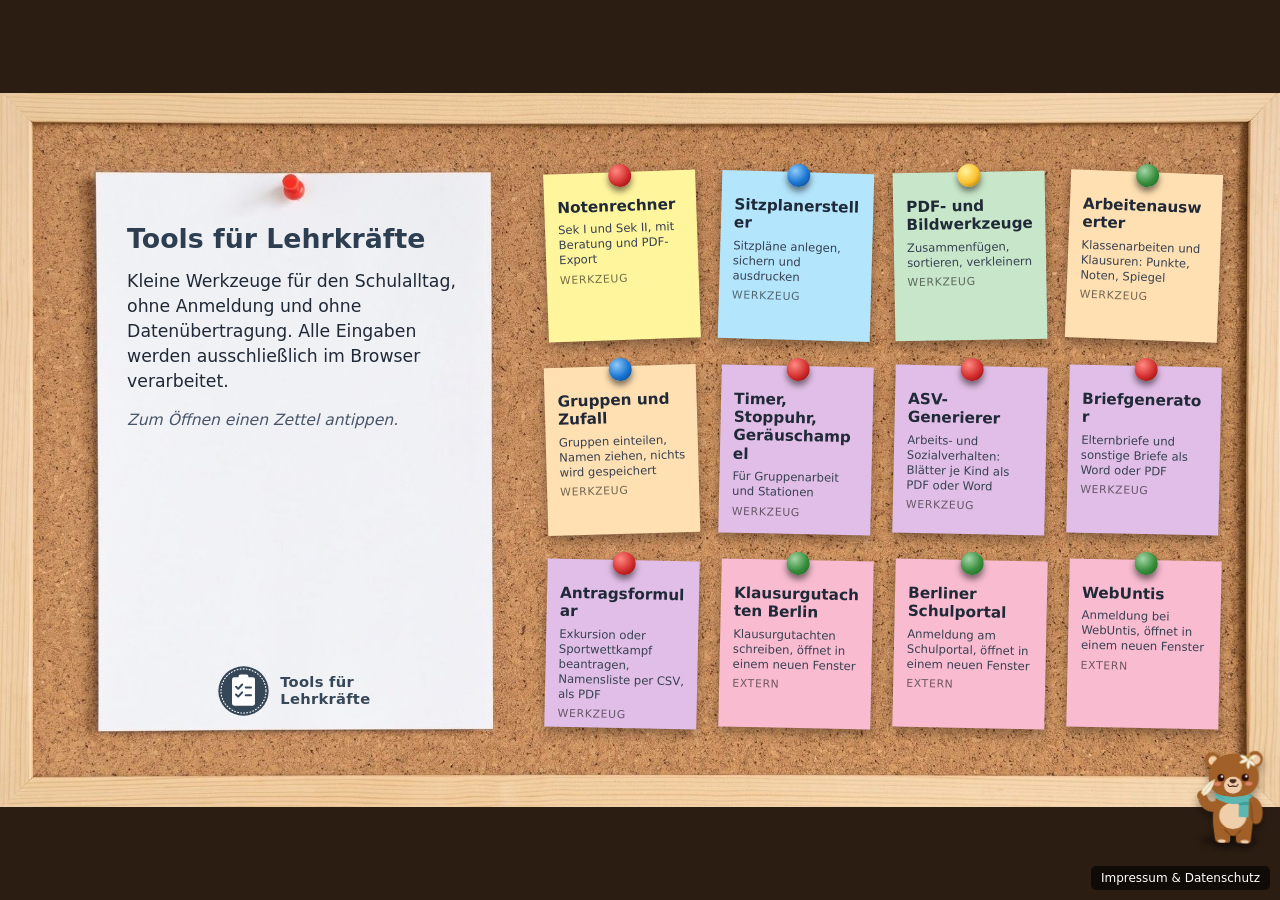
==== commit 5525eb17: "Antragsformular: Exkursion/Sportwettkampf als PDF mit Namensliste (CSV/TXT), Folgeseiten, Vorschau C" ====
--- a/index.html
+++ b/index.html
@@ -38,6 +38,7 @@
       <a class="note" data-tag="Werkzeug" href="./timer/" title="Timer, Stoppuhr und Geräuschampel"><b>Timer, Stoppuhr, Geräuschampel</b><small>Für Gruppenarbeit und Stationen</small></a>
       <a class="note" data-tag="Werkzeug" href="./asv/" title="ASV-Blätter für die Zeugnisse erstellen"><b>ASV-Generierer</b><small>Arbeits- und Sozialverhalten: Blätter je Kind als PDF oder Word</small></a>
       <a class="note" data-tag="Werkzeug" href="./brief/" title="Briefe im Briefkopf der Schule erstellen"><b>Briefgenerator</b><small>Elternbriefe und sonstige Briefe als Word oder PDF</small></a>
+      <a class="note" data-tag="Werkzeug" href="./antrag/" title="Antrag auf Exkursion oder Sportwettkampf ausfüllen"><b>Antragsformular</b><small>Exkursion oder Sportwettkampf beantragen, Namensliste per CSV, als PDF</small></a>
       <a class="note" data-tag="Extern" href="https://berlin.klausurgutachten.de/start" target="_blank" rel="noopener noreferrer" title="Öffnet eine externe Seite"><b>Klausurgutachten Berlin</b><small>Klausurgutachten schreiben, öffnet in einem neuen Fenster</small></a>
       <a class="note" data-tag="Extern" href="https://schulportal.berlin.de/" target="_blank" rel="noopener noreferrer" title="Öffnet eine externe Seite"><b>Berliner Schulportal</b><small>Anmeldung am Schulportal, öffnet in einem neuen Fenster</small></a>
       <a class="note" data-tag="Extern" href="https://lily-braun-gymnasium.webuntis.com/WebUntis/?school=lily-braun-gymnasium#/basic/login" target="_blank" rel="noopener noreferrer" title="Öffnet eine externe Seite"><b>WebUntis</b><small>Anmeldung bei WebUntis, öffnet in einem neuen Fenster</small></a>
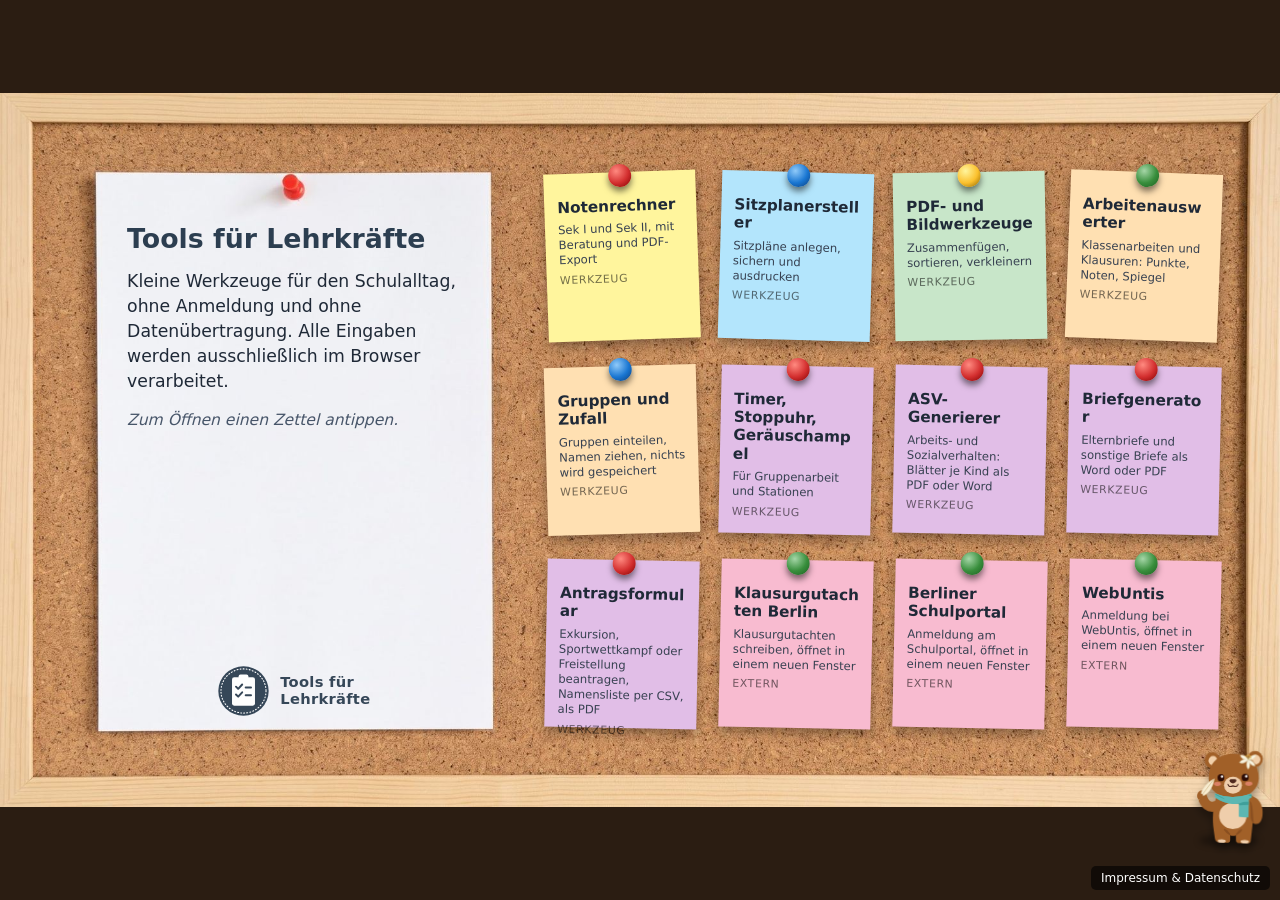
==== commit 43d1abbb: "Antragsformular: zweiter Modus Freistellung (PDF und Word) mit Kreuzen, Begründung und Namen auf bei" ====
--- a/index.html
+++ b/index.html
@@ -38,7 +38,7 @@
       <a class="note" data-tag="Werkzeug" href="./timer/" title="Timer, Stoppuhr und Geräuschampel"><b>Timer, Stoppuhr, Geräuschampel</b><small>Für Gruppenarbeit und Stationen</small></a>
       <a class="note" data-tag="Werkzeug" href="./asv/" title="ASV-Blätter für die Zeugnisse erstellen"><b>ASV-Generierer</b><small>Arbeits- und Sozialverhalten: Blätter je Kind als PDF oder Word</small></a>
       <a class="note" data-tag="Werkzeug" href="./brief/" title="Briefe im Briefkopf der Schule erstellen"><b>Briefgenerator</b><small>Elternbriefe und sonstige Briefe als Word oder PDF</small></a>
-      <a class="note" data-tag="Werkzeug" href="./antrag/" title="Antrag auf Exkursion oder Sportwettkampf ausfüllen"><b>Antragsformular</b><small>Exkursion oder Sportwettkampf beantragen, Namensliste per CSV, als PDF</small></a>
+      <a class="note" data-tag="Werkzeug" href="./antrag/" title="Antrag auf Exkursion, Sportwettkampf oder Freistellung ausfüllen"><b>Antragsformular</b><small>Exkursion, Sportwettkampf oder Freistellung beantragen, Namensliste per CSV, als PDF</small></a>
       <a class="note" data-tag="Extern" href="https://berlin.klausurgutachten.de/start" target="_blank" rel="noopener noreferrer" title="Öffnet eine externe Seite"><b>Klausurgutachten Berlin</b><small>Klausurgutachten schreiben, öffnet in einem neuen Fenster</small></a>
       <a class="note" data-tag="Extern" href="https://schulportal.berlin.de/" target="_blank" rel="noopener noreferrer" title="Öffnet eine externe Seite"><b>Berliner Schulportal</b><small>Anmeldung am Schulportal, öffnet in einem neuen Fenster</small></a>
       <a class="note" data-tag="Extern" href="https://lily-braun-gymnasium.webuntis.com/WebUntis/?school=lily-braun-gymnasium#/basic/login" target="_blank" rel="noopener noreferrer" title="Öffnet eine externe Seite"><b>WebUntis</b><small>Anmeldung bei WebUntis, öffnet in einem neuen Fenster</small></a>
